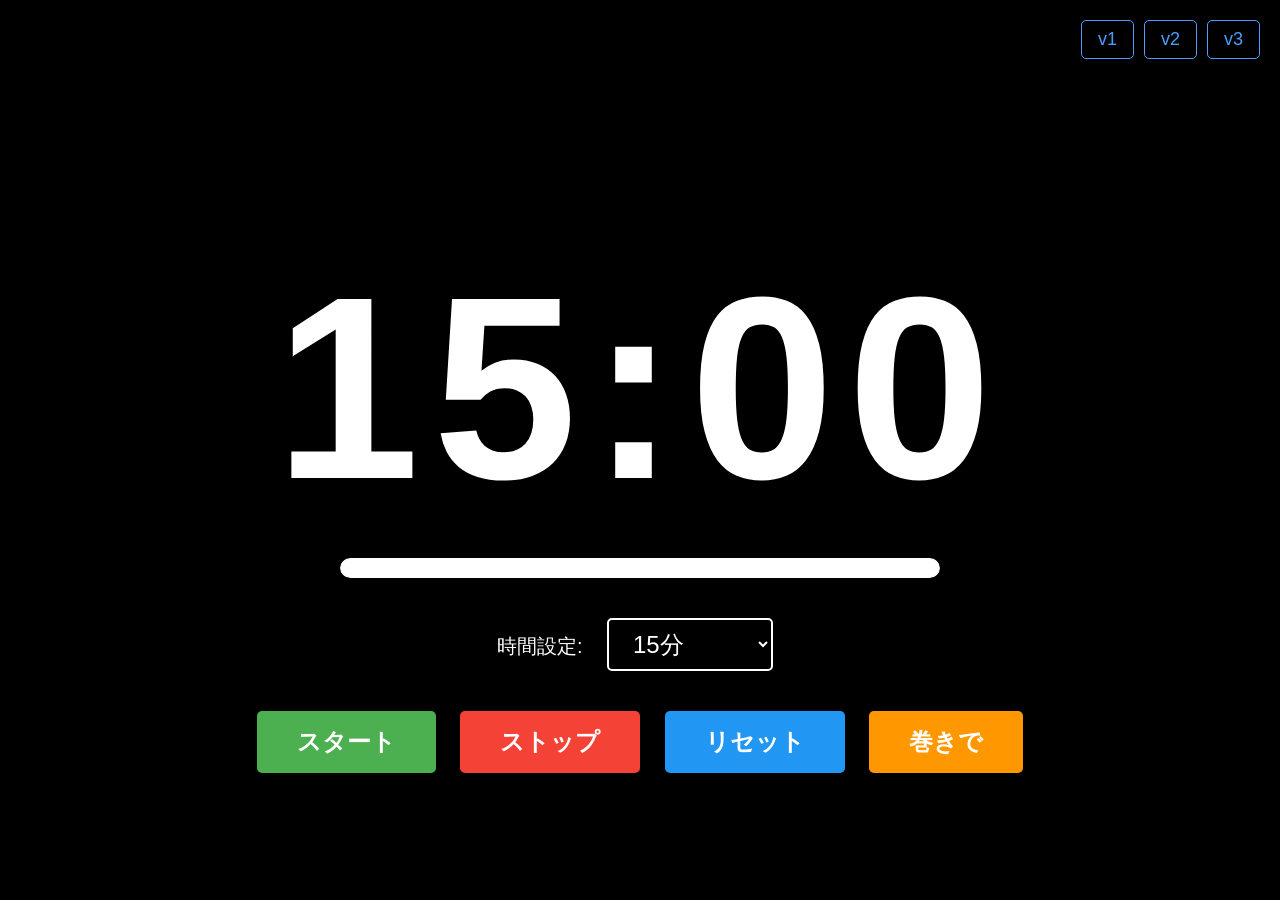
==== index.html @ 9a724c58 "Add top-right navigation links and hurry mode feature" ====
<!DOCTYPE html>
<html lang="ja">
<head>
  <meta charset="UTF-8">
  <meta name="viewport" content="width=device-width, initial-scale=1.0">
  <title>カウントダウンタイマー</title>
  <style>
    * {
      margin: 0;
      padding: 0;
      box-sizing: border-box;
    }
    body {
      font-family: 'Arial', sans-serif;
      display: flex;
      justify-content: center;
      align-items: center;
      min-height: 100vh;
      background-color: #000;
      color: #fff;
      transition: background-color 0.3s;
    }
    body.overtime {
      background-color: #8b0000;
    }
    body.blink {
      animation: blinkBg 0.5s infinite;
    }
    @keyframes blinkBg {
      0%, 100% { background-color: #8b0000; }
      50% { background-color: #4a0000; }
    }
    .top-right-links {
      position: fixed;
      top: 20px;
      right: 20px;
      display: flex;
      gap: 10px;
      z-index: 10;
    }    
    .top-right-link {
      font-size: 18px;
      color: #4a9eff;
      text-decoration: none;
      border: 1px solid #4a9eff;
      padding: 8px 16px;
      border-radius: 5px;
      transition: all 0.2s;
    }        
    .top-right-link:hover {
      background-color: #4a9eff;
      color: #000;
    }
    .container {
      text-align: center;
      padding: 20px;
    }
    .message {
      font-size: 60px;
      font-weight: bold;
      margin-bottom: 20px;
      color: #ff6b6b;
      opacity: 0;
      transition: opacity 0.3s;
    }
    .message.show {
      opacity: 1;
    }
    .display {
      font-size: 260px;
      font-weight: bold;
      margin: 40px 0 20px 0;
      font-variant-numeric: tabular-nums;
      letter-spacing: 0.05em;
    }
    .progress-container {
      width: 80%;
      max-width: 600px;
      height: 20px;
      background-color: #333;
      border-radius: 10px;
      margin: 0 auto 40px auto;
      overflow: hidden;
      opacity: 1;
      transition: opacity 0.3s;
    }
    .progress-container.hidden {
      opacity: 0;
    }
    .progress-bar {
      height: 100%;
      background-color: #fff;
      width: 100%;
      transition: width 0.3s linear;
      border-radius: 10px;
    }
    .controls {
      margin: 30px 0;
    }
    select {
      font-size: 24px;
      padding: 10px 20px;
      margin: 0 10px;
      border: 2px solid #fff;
      background-color: transparent;
      color: #fff;
      border-radius: 5px;
      cursor: pointer;
    }
    select:focus {
      outline: none;
      border-color: #4a9eff;
    }
    select option {
      background-color: #fff;
      color: #000;
    }
    button {
      font-size: 24px;
      padding: 15px 40px;
      margin: 10px;
      border: none;
      border-radius: 5px;
      cursor: pointer;
      font-weight: bold;
      transition: all 0.2s;
    }
    .start-btn {
      background-color: #4CAF50;
      color: white;
    }
    .start-btn:hover {
      background-color: #45a049;
    }
    .start-btn:disabled {
      background-color: #666;
      cursor: not-allowed;
    }
    .stop-btn {
      background-color: #f44336;
      color: white;
    }
    .stop-btn:hover {
      background-color: #da190b;
    }
    .reset-btn {
      background-color: #2196F3;
      color: white;
    }
    .reset-btn:hover {
      background-color: #0b7dda;
    }
    .hurry-btn {
      background-color: #FF9800;
      color: white;
    }
    .hurry-btn:hover {
      background-color: #e68900;
    }
    label {
      font-size: 20px;
      margin-right: 10px;
    }
  </style>
</head>
<body>
  <div class="top-right-links">
    <a href="app.html" class="top-right-link">v1</a>
    <a href="v2.html" class="top-right-link">v2</a>
    <a href="v3.html" class="top-right-link">v3</a>
  </div>
  <div class="container">
    <div class="message" id="message">巻きでお願いします</div>
    <div class="display" id="display">00:00</div>
    <div class="progress-container" id="progressContainer">
      <div class="progress-bar" id="progressBar"></div>
    </div>
    <div class="controls">
      <label for="minutes">時間設定:</label>
      <select id="minutes">
        <option value="0.5">30秒</option>
        <option value="1">1分</option>
        <option value="1.5">1分30秒</option>
        <option value="2">2分</option>
        <option value="2.5">2分30秒</option>
        <option value="3">3分</option>
        <option value="3.5">3分30秒</option>
        <option value="4">4分</option>
        <option value="4.5">4分30秒</option>
        <option value="5">5分</option>
        <option value="5.5">5分30秒</option>
        <option value="6">6分</option>
        <option value="6.5">6分30秒</option>
        <option value="7">7分</option>
        <option value="7.5">7分30秒</option>
        <option value="8">8分</option>
        <option value="8.5">8分30秒</option>
        <option value="9">9分</option>
        <option value="9.5">9分30秒</option>
        <option value="10">10分</option>
        <option value="10.5">10分30秒</option>
        <option value="11">11分</option>
        <option value="11.5">11分30秒</option>
        <option value="12">12分</option>
        <option value="12.5">12分30秒</option>
        <option value="13">13分</option>
        <option value="13.5">13分30秒</option>
        <option value="14">14分</option>
        <option value="14.5">14分30秒</option>
        <option value="15" selected>15分</option>
        <option value="15.5">15分30秒</option>
        <option value="16">16分</option>
        <option value="16.5">16分30秒</option>
        <option value="17">17分</option>
        <option value="17.5">17分30秒</option>
        <option value="18">18分</option>
        <option value="18.5">18分30秒</option>
        <option value="19">19分</option>
        <option value="19.5">19分30秒</option>
        <option value="20">20分</option>
        <option value="20.5">20分30秒</option>
        <option value="21">21分</option>
        <option value="21.5">21分30秒</option>
        <option value="22">22分</option>
        <option value="22.5">22分30秒</option>
        <option value="23">23分</option>
        <option value="23.5">23分30秒</option>
        <option value="24">24分</option>
        <option value="24.5">24分30秒</option>
        <option value="25">25分</option>
        <option value="25.5">25分30秒</option>
        <option value="26">26分</option>
        <option value="26.5">26分30秒</option>
        <option value="27">27分</option>
        <option value="27.5">27分30秒</option>
        <option value="28">28分</option>
        <option value="28.5">28分30秒</option>
        <option value="29">29分</option>
        <option value="29.5">29分30秒</option>
        <option value="30">30分</option>
      </select>
    </div>
    <div>
      <button class="start-btn" id="startBtn">スタート</button>
      <button class="stop-btn" id="stopBtn">ストップ</button>
      <button class="reset-btn" id="resetBtn">リセット</button>
      <button class="hurry-btn" id="hurryBtn">巻きで</button>
    </div>
  </div>

  <script>
    let remainingSeconds = 0;
    let totalSeconds = 0;
    let intervalId = null;
    let isRunning = false;
    let isHurryMode = false;

    const display = document.getElementById('display');
    const message = document.getElementById('message');
    const progressContainer = document.getElementById('progressContainer');
    const progressBar = document.getElementById('progressBar');
    const minutesSelect = document.getElementById('minutes');
    const startBtn = document.getElementById('startBtn');
    const stopBtn = document.getElementById('stopBtn');
    const resetBtn = document.getElementById('resetBtn');
    const hurryBtn = document.getElementById('hurryBtn');

    function formatTime(seconds) {
      const isNegative = seconds < 0;
      const absSeconds = Math.abs(seconds);
      const mins = Math.floor(absSeconds / 60);
      const secs = absSeconds % 60;
      const formatted = `${String(mins).padStart(2, '0')}:${String(secs).padStart(2, '0')}`;
      return isNegative ? '-' + formatted : formatted;
    }

    function updateDisplay() {
      display.textContent = formatTime(remainingSeconds);
      
      if (remainingSeconds < 0) {
        document.body.classList.add('overtime');
        progressContainer.classList.add('hidden');
      } else {
        document.body.classList.remove('overtime');
        progressContainer.classList.remove('hidden');
        const percentage = (remainingSeconds / totalSeconds) * 100;
        progressBar.style.width = percentage + '%';
      }
    }

    function startTimer() {
      if (isRunning) return;
      
      if (remainingSeconds === 0 || remainingSeconds === totalSeconds) {
        totalSeconds = Math.floor(parseFloat(minutesSelect.value) * 60);
        remainingSeconds = totalSeconds;
      }
      
      isRunning = true;
      startBtn.disabled = true;
      
      intervalId = setInterval(() => {
        remainingSeconds--;
        updateDisplay();
      }, 1000);
    }

    function stopTimer() {
      if (!isRunning) return;
      
      isRunning = false;
      startBtn.disabled = false;
      clearInterval(intervalId);
    }

    function resetTimer() {
      const confirmed = confirm('タイマーをリセットしてもよろしいですか？');
      if (!confirmed) {
        return;
      }
      stopTimer();
      isHurryMode = false;
      message.classList.remove('show');
      document.body.classList.remove('blink');
      totalSeconds = Math.floor(parseFloat(minutesSelect.value) * 60);
      remainingSeconds = totalSeconds;
      updateDisplay();
    }

    function toggleHurryMode() {
      isHurryMode = !isHurryMode;
      if (isHurryMode) {
        message.classList.add('show');
        document.body.classList.add('blink');
        hurryBtn.textContent = '解除';
      } else {
        message.classList.remove('show');
        document.body.classList.remove('blink');
        hurryBtn.textContent = '巻きで';
      }
    }

    startBtn.addEventListener('click', startTimer);
    stopBtn.addEventListener('click', stopTimer);
    resetBtn.addEventListener('click', resetTimer);
    hurryBtn.addEventListener('click', toggleHurryMode);
    
    minutesSelect.addEventListener('change', () => {
      if (!isRunning) {
        totalSeconds = Math.floor(parseFloat(minutesSelect.value) * 60);
        remainingSeconds = totalSeconds;
        updateDisplay();
      }
    });

    // 初期表示
    totalSeconds = Math.floor(parseFloat(minutesSelect.value) * 60);
    remainingSeconds = totalSeconds;
    updateDisplay();
  </script>
</body>
</html>
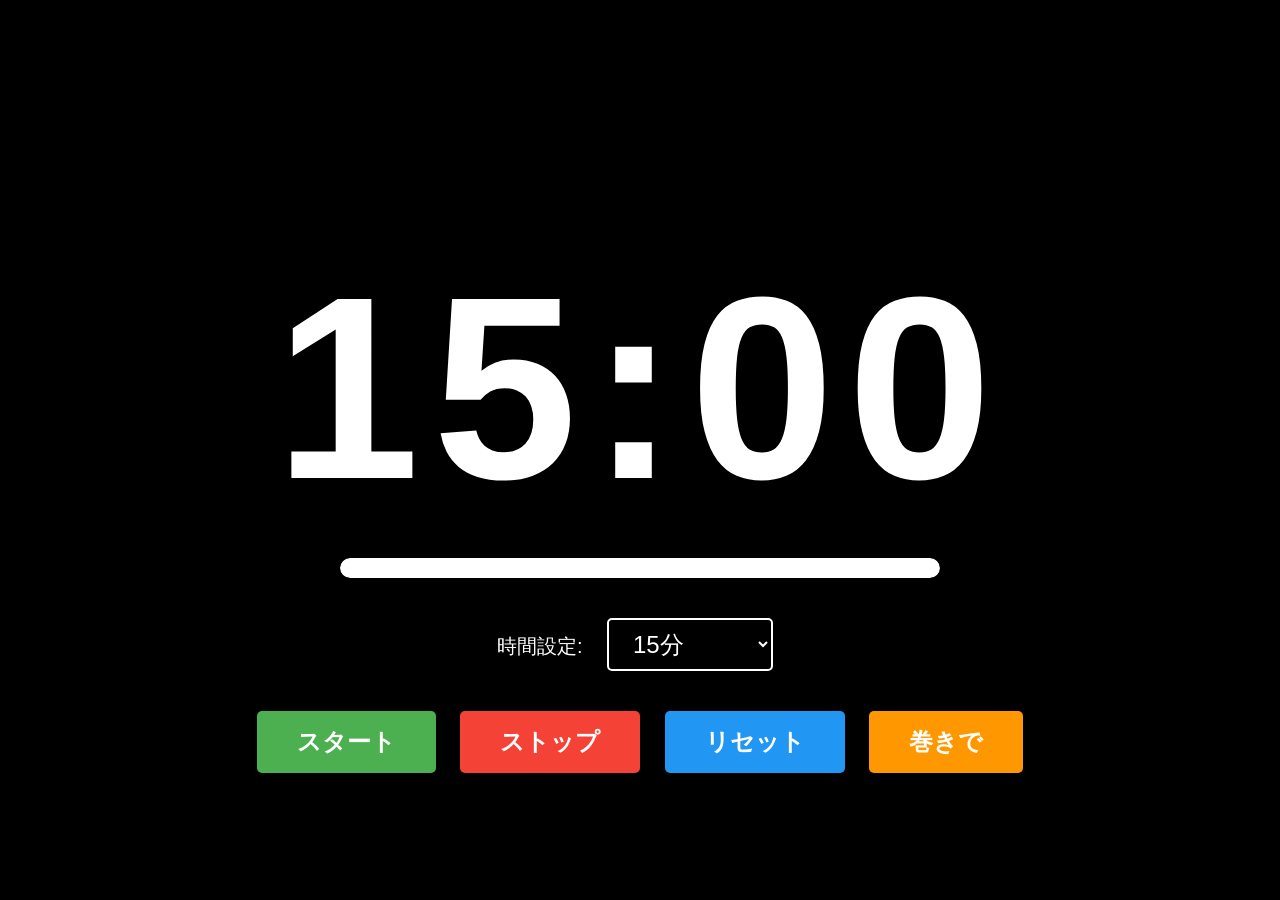
==== commit ff6310ae: "Comment out top-right links in index.html Commented out the top-right links section in index.html." ====
--- a/index.html
+++ b/index.html
@@ -4,6 +4,16 @@
   <meta charset="UTF-8">
   <meta name="viewport" content="width=device-width, initial-scale=1.0">
   <title>カウントダウンタイマー</title>
+  <script>
+    let app_version='Latest';
+  </script>
+  <!-- Google Tag Manager -->
+  <script>(function(w,d,s,l,i){w[l]=w[l]||[];w[l].push({'gtm.start':
+  new Date().getTime(),event:'gtm.js'});var f=d.getElementsByTagName(s)[0],
+  j=d.createElement(s),dl=l!='dataLayer'?'&l='+l:'';j.async=true;j.src=
+  'https://www.googletagmanager.com/gtm.js?id='+i+dl;f.parentNode.insertBefore(j,f);
+  })(window,document,'script','dataLayer','GTM-M8DX6LNS');</script>
+  <!-- End Google Tag Manager -->
   <style>
     * {
       margin: 0;
@@ -164,11 +174,17 @@
   </style>
 </head>
 <body>
+  <!-- Google Tag Manager (noscript) -->
+  <noscript><iframe src="https://www.googletagmanager.com/ns.html?id=GTM-M8DX6LNS"
+  height="0" width="0" style="display:none;visibility:hidden"></iframe></noscript>
+  <!-- End Google Tag Manager (noscript) -->
+  <!--
   <div class="top-right-links">
     <a href="app.html" class="top-right-link">v1</a>
     <a href="v2.html" class="top-right-link">v2</a>
     <a href="v3.html" class="top-right-link">v3</a>
   </div>
+  -->
   <div class="container">
     <div class="message" id="message">巻きでお願いします</div>
     <div class="display" id="display">00:00</div>
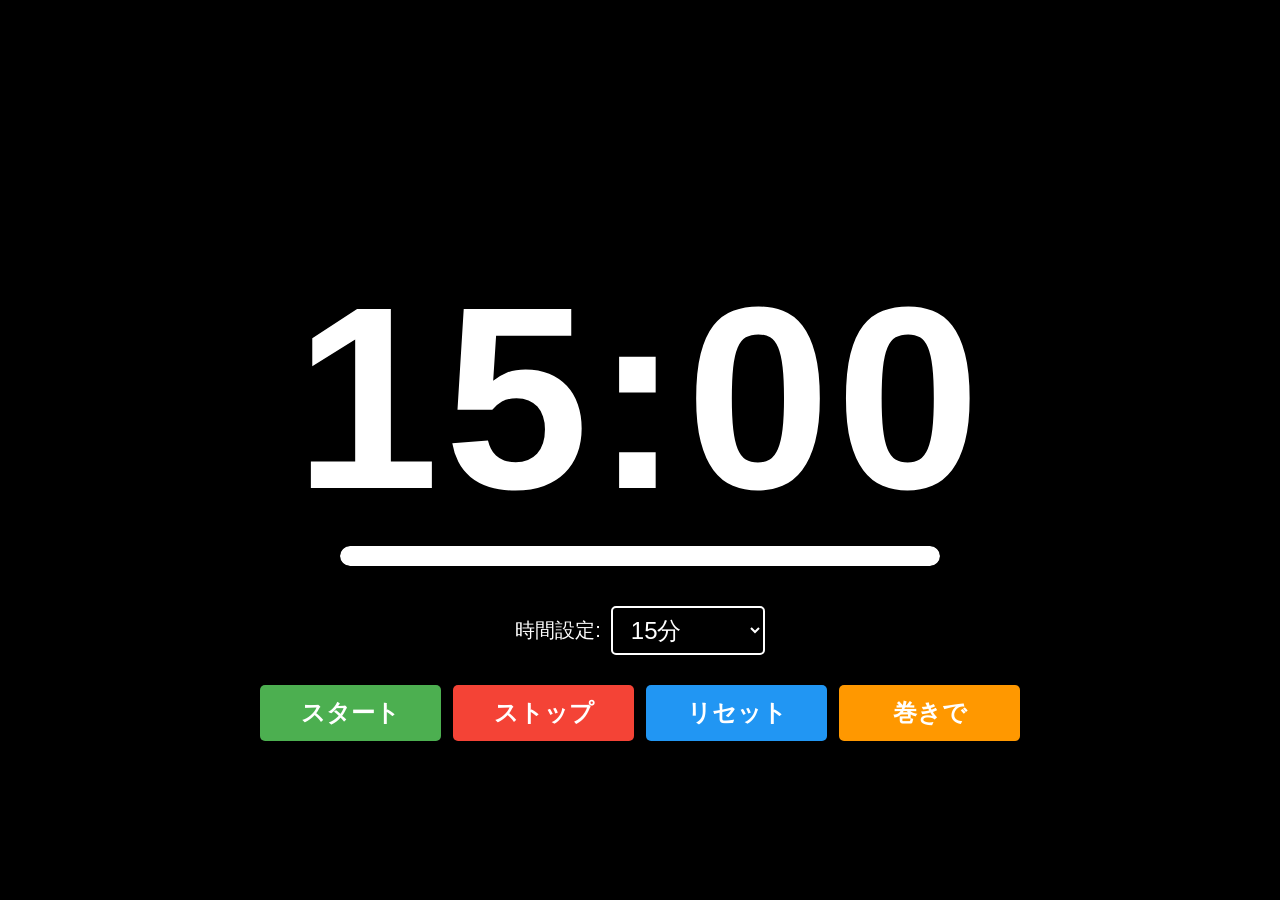
==== commit 77e6ba7c: "Enhance responsive design and refactor button layout Updated viewport meta tag and improved CSS vari" ====
--- a/index.html
+++ b/index.html
@@ -2,11 +2,8 @@
 <html lang="ja">
 <head>
   <meta charset="UTF-8">
-  <meta name="viewport" content="width=device-width, initial-scale=1.0">
+  <meta name="viewport" content="width=device-width, initial-scale=1, viewport-fit=cover">
   <title>カウントダウンタイマー</title>
-  <script>
-    let app_version='Latest';
-  </script>
   <!-- Google Tag Manager -->
   <script>(function(w,d,s,l,i){w[l]=w[l]||[];w[l].push({'gtm.start':
   new Date().getTime(),event:'gtm.js'});var f=d.getElementsByTagName(s)[0],
@@ -15,161 +12,254 @@
   })(window,document,'script','dataLayer','GTM-M8DX6LNS');</script>
   <!-- End Google Tag Manager -->
   <style>
+    :root {
+      --page-padding: clamp(12px, 4vw, 32px);
+      --display-size: clamp(64px, 25vw, 260px);
+      --message-size: clamp(28px, 8vw, 60px);
+      --control-size: clamp(16px, 4vw, 24px);
+    }
+    
     * {
       margin: 0;
       padding: 0;
       box-sizing: border-box;
     }
+    
+    html,
     body {
-      font-family: 'Arial', sans-serif;
+      width: 100%;
+      min-height: 100%;
+    }
+    
+    body {
+      font-family: Arial, sans-serif;
       display: flex;
       justify-content: center;
       align-items: center;
       min-height: 100vh;
+      min-height: 100dvh;
+      padding:
+        max(var(--page-padding), env(safe-area-inset-top))
+        max(var(--page-padding), env(safe-area-inset-right))
+        max(var(--page-padding), env(safe-area-inset-bottom))
+        max(var(--page-padding), env(safe-area-inset-left));
+      overflow-x: hidden;
       background-color: #000;
       color: #fff;
       transition: background-color 0.3s;
     }
+    
     body.overtime {
       background-color: #8b0000;
     }
+    
     body.blink {
       animation: blinkBg 0.5s infinite;
     }
+    
     @keyframes blinkBg {
       0%, 100% { background-color: #8b0000; }
       50% { background-color: #4a0000; }
     }
-    .top-right-links {
-      position: fixed;
-      top: 20px;
-      right: 20px;
-      display: flex;
-      gap: 10px;
-      z-index: 10;
-    }    
-    .top-right-link {
-      font-size: 18px;
-      color: #4a9eff;
-      text-decoration: none;
-      border: 1px solid #4a9eff;
-      padding: 8px 16px;
-      border-radius: 5px;
-      transition: all 0.2s;
-    }        
-    .top-right-link:hover {
-      background-color: #4a9eff;
-      color: #000;
-    }
+    
     .container {
+      width: min(100%, 1200px);
       text-align: center;
-      padding: 20px;
-    }
+    }
+    
     .message {
-      font-size: 60px;
+      min-height: 1.2em;
+      margin-bottom: clamp(8px, 2vh, 20px);
+      color: #ff6b6b;
+      font-size: var(--message-size);
       font-weight: bold;
-      margin-bottom: 20px;
-      color: #ff6b6b;
+      line-height: 1.15;
       opacity: 0;
       transition: opacity 0.3s;
     }
+    
     .message.show {
       opacity: 1;
     }
+    
     .display {
-      font-size: 260px;
+      margin: clamp(12px, 4vh, 40px) 0 clamp(12px, 2vh, 20px);
+      font-size: var(--display-size);
       font-weight: bold;
-      margin: 40px 0 20px 0;
       font-variant-numeric: tabular-nums;
-      letter-spacing: 0.05em;
-    }
+      line-height: 1;
+      letter-spacing: 0.02em;
+      white-space: nowrap;
+    }
+    
     .progress-container {
-      width: 80%;
-      max-width: 600px;
-      height: 20px;
+      width: min(80%, 600px);
+      height: clamp(12px, 2.5vw, 20px);
+      margin: 0 auto clamp(20px, 5vh, 40px);
+      overflow: hidden;
+      border-radius: 999px;
       background-color: #333;
-      border-radius: 10px;
-      margin: 0 auto 40px auto;
-      overflow: hidden;
       opacity: 1;
       transition: opacity 0.3s;
     }
+    
     .progress-container.hidden {
       opacity: 0;
     }
+    
     .progress-bar {
+      width: 100%;
       height: 100%;
+      border-radius: inherit;
       background-color: #fff;
-      width: 100%;
       transition: width 0.3s linear;
-      border-radius: 10px;
-    }
+    }
+    
     .controls {
-      margin: 30px 0;
-    }
+      display: flex;
+      justify-content: center;
+      align-items: center;
+      flex-wrap: wrap;
+      gap: 10px;
+      margin: clamp(16px, 4vh, 30px) 0;
+    }
+    
+    label {
+      font-size: clamp(16px, 3.5vw, 20px);
+    }
+    
     select {
-      font-size: 24px;
-      padding: 10px 20px;
-      margin: 0 10px;
+      max-width: 100%;
+      min-height: 48px;
+      padding: 8px 14px;
       border: 2px solid #fff;
+      border-radius: 5px;
       background-color: transparent;
       color: #fff;
-      border-radius: 5px;
+      font-size: var(--control-size);
       cursor: pointer;
     }
-    select:focus {
-      outline: none;
-      border-color: #4a9eff;
-    }
+    
+    select:focus-visible,
+    button:focus-visible {
+      outline: 3px solid #fff;
+      outline-offset: 3px;
+    }
+    
     select option {
       background-color: #fff;
       color: #000;
     }
+    
+    .button-group {
+      display: grid;
+      grid-template-columns: repeat(4, minmax(120px, 1fr));
+      gap: 12px;
+      width: min(100%, 760px);
+      margin: 0 auto;
+    }
+    
     button {
-      font-size: 24px;
-      padding: 15px 40px;
-      margin: 10px;
+      min-height: 52px;
+      padding: 12px 18px;
       border: none;
       border-radius: 5px;
+      font-size: var(--control-size);
+      font-weight: bold;
       cursor: pointer;
-      font-weight: bold;
-      transition: all 0.2s;
-    }
-    .start-btn {
-      background-color: #4CAF50;
-      color: white;
-    }
-    .start-btn:hover {
-      background-color: #45a049;
-    }
-    .start-btn:disabled {
-      background-color: #666;
-      cursor: not-allowed;
-    }
-    .stop-btn {
-      background-color: #f44336;
-      color: white;
-    }
-    .stop-btn:hover {
-      background-color: #da190b;
-    }
-    .reset-btn {
-      background-color: #2196F3;
-      color: white;
-    }
-    .reset-btn:hover {
-      background-color: #0b7dda;
-    }
-    .hurry-btn {
-      background-color: #FF9800;
-      color: white;
-    }
-    .hurry-btn:hover {
-      background-color: #e68900;
-    }
-    label {
-      font-size: 20px;
-      margin-right: 10px;
+      touch-action: manipulation;
+      transition: background-color 0.2s, transform 0.1s;
+    }
+    
+    button:active {
+      transform: scale(0.98);
+    }
+    
+    .start-btn { background-color: #4CAF50; color: #fff; }
+    .start-btn:hover { background-color: #45a049; }
+    .start-btn:disabled { background-color: #666; cursor: not-allowed; }
+    .stop-btn { background-color: #f44336; color: #fff; }
+    .stop-btn:hover { background-color: #da190b; }
+    .reset-btn { background-color: #2196F3; color: #fff; }
+    .reset-btn:hover { background-color: #0b7dda; }
+    .hurry-btn { background-color: #FF9800; color: #fff; }
+    .hurry-btn:hover { background-color: #e68900; }
+    
+    /* iPhoneなどの狭い画面 */
+    @media (max-width: 600px) {
+      :root {
+        --display-size: clamp(58px, 23vw, 100px);
+      }
+    
+      .container {
+        width: 100%;
+      }
+    
+      .progress-container {
+        width: 92%;
+      }
+    
+      .button-group {
+        grid-template-columns: repeat(2, minmax(0, 1fr));
+        gap: 10px;
+      }
+    
+      button {
+        width: 100%;
+        padding-inline: 8px;
+      }
+    }
+    
+    /* 高さが小さい端末やiPhone横向き */
+    @media (max-height: 520px) and (orientation: landscape) {
+      body {
+        align-items: flex-start;
+      }
+    
+      :root {
+        --display-size: clamp(54px, 18vh, 92px);
+        --message-size: clamp(22px, 7vh, 36px);
+        --control-size: 16px;
+      }
+    
+      .message {
+        margin-bottom: 4px;
+      }
+    
+      .display {
+        margin: 6px 0 10px;
+      }
+    
+      .progress-container {
+        width: min(70%, 600px);
+        margin-bottom: 10px;
+      }
+    
+      .controls {
+        margin: 8px 0;
+      }
+    
+      .button-group {
+        grid-template-columns: repeat(4, minmax(90px, 1fr));
+        gap: 8px;
+      }
+    
+      button,
+      select {
+        min-height: 42px;
+        padding-block: 8px;
+      }
+    }
+    
+    /* 点滅を抑える設定を利用している場合 */
+    @media (prefers-reduced-motion: reduce) {
+      *,
+      *::before,
+      *::after {
+        animation-duration: 0.01ms !important;
+        animation-iteration-count: 1 !important;
+        transition-duration: 0.01ms !important;
+      }
     }
   </style>
 </head>
@@ -178,19 +268,15 @@
   <noscript><iframe src="https://www.googletagmanager.com/ns.html?id=GTM-M8DX6LNS"
   height="0" width="0" style="display:none;visibility:hidden"></iframe></noscript>
   <!-- End Google Tag Manager (noscript) -->
-  <!--
-  <div class="top-right-links">
-    <a href="app.html" class="top-right-link">v1</a>
-    <a href="v2.html" class="top-right-link">v2</a>
-    <a href="v3.html" class="top-right-link">v3</a>
-  </div>
-  -->
-  <div class="container">
-    <div class="message" id="message">巻きでお願いします</div>
-    <div class="display" id="display">00:00</div>
-    <div class="progress-container" id="progressContainer">
+
+  <main class="container">
+    <div class="message" id="message" aria-live="polite">巻きでお願いします</div>
+    <div class="display" id="display" role="timer" aria-live="off">15:00</div>
+    
+    <div class="progress-container" id="progressContainer" aria-hidden="true">
       <div class="progress-bar" id="progressBar"></div>
     </div>
+
     <div class="controls">
       <label for="minutes">時間設定:</label>
       <select id="minutes">
@@ -256,13 +342,13 @@
         <option value="30">30分</option>
       </select>
     </div>
-    <div>
-      <button class="start-btn" id="startBtn">スタート</button>
-      <button class="stop-btn" id="stopBtn">ストップ</button>
-      <button class="reset-btn" id="resetBtn">リセット</button>
-      <button class="hurry-btn" id="hurryBtn">巻きで</button>
+    <div class="button-group">
+      <button type="button" class="start-btn" id="startBtn">スタート</button>
+      <button type="button" class="stop-btn" id="stopBtn">ストップ</button>
+      <button type="button" class="reset-btn" id="resetBtn">リセット</button>
+      <button type="button" class="hurry-btn" id="hurryBtn" aria-pressed="false">巻きで</button>
     </div>
-  </div>
+  </main>
 
   <script>
     let remainingSeconds = 0;
@@ -327,6 +413,7 @@
       isRunning = false;
       startBtn.disabled = false;
       clearInterval(intervalId);
+      intervalId = null;
     }
 
     function resetTimer() {
